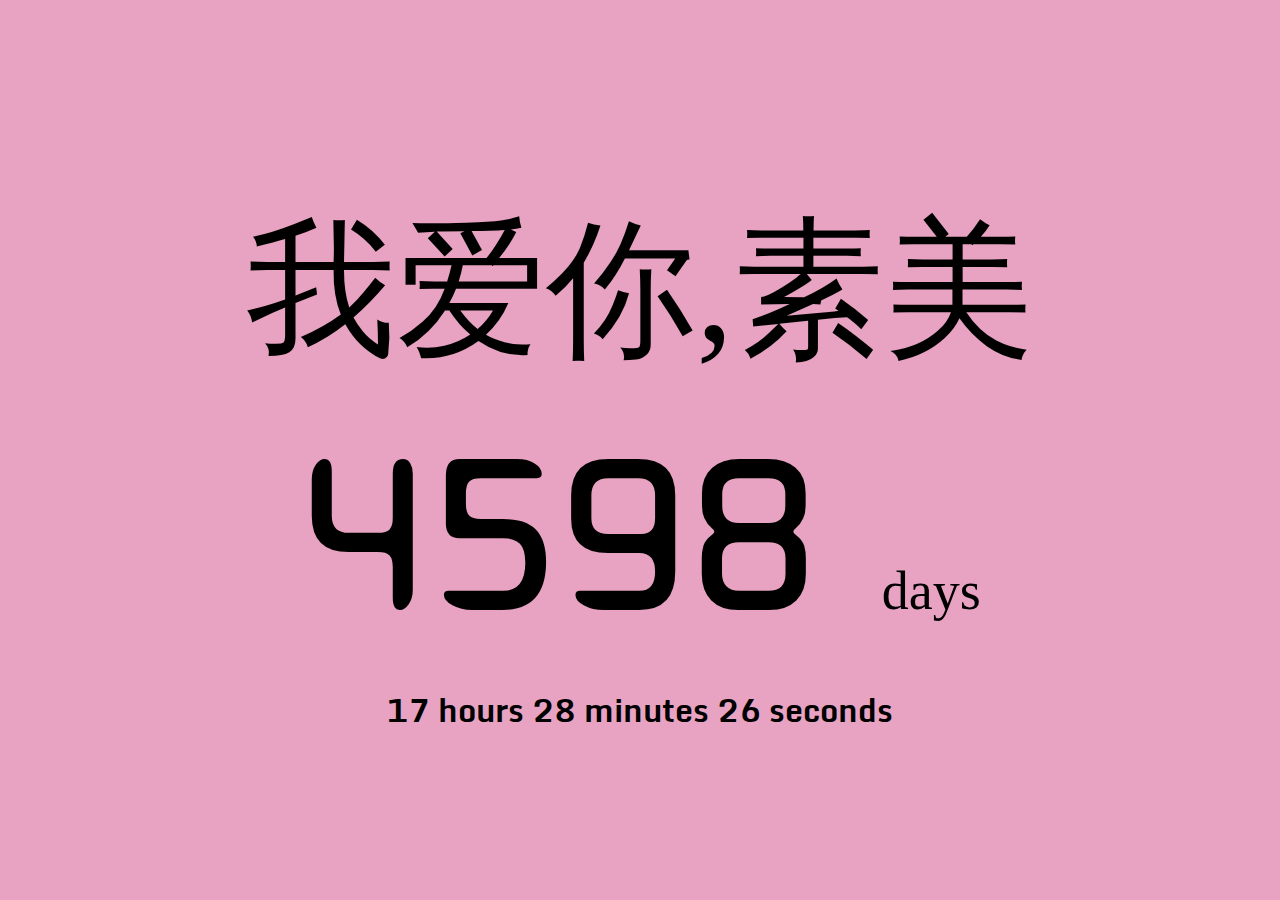
==== index.html @ 3c1fe0d2 "add" ====
﻿<!DOCTYPE html>
<!-- saved from url=(0033)http://www.duocoo.com/love/0o6o0/ -->
<html><head><meta http-equiv="Content-Type" content="text/html; charset=UTF-8"> 
   <style type="text/css">
      .words {
    font-size: 150px;
    font-family: 'Regular', cursive;
    width: auto;
    text-align: center;
}
   .days {
    font-size: 216px;
    font-family: 'Rye', cursive;
    width: auto;
    text-align: center;
}

.days-label {
    font-size: 54px;
}

.seconds {
    margin-top: 32px;
    font-size: 32px;
    font-family: "Monda_bo", Georgia, sans-serif;
    width: auto;
    text-align: center;
}

.seconds-label {
     margin-top: 32px;
    font-size: 32px;
    font-family: "Monda_no", Georgia, sans-serif;
    width: auto;
    text-align: center; 
}

.container {
    position: absolute;
}

@font-face {
  font-family: 'Regular';
  font-style: normal;
  font-weight: 400;
  src: local('Rye Regular'), local('Rye-Regular'), url('./jscss/text1.ttf') format('woff');
}

@font-face {
  font-family: 'Rye';
  font-style: normal;
  font-weight: 400;
  src: local('Rye Regular'), local('Rye-Regular'), url('./jscss/Clockopia.ttf') format('woff');
}
@font-face {
  font-family: 'Monda_no';
  font-style: normal;
  font-weight: normal;
  src: local('Monda'), local('Monda-Regular'), url('./jscss/Monda-Regular.ttf') format('truetype');
}
@font-face {
  font-family: 'Monda_bo';
  font-style: normal;
  font-weight: bold;
  src: local('Monda Bold'), local('Monda-Bold'), url('./jscss/Monda-Bold.ttf') format('truetype');
}

   </style>
    <meta http-equiv="X-UA-Compatible" content="IE=8"> 
    <title>Since The Day</title> 
   
    <script src="./jscss/jquery-1.8.3.min.js" type="text/javascript"></script> 
    <script type="text/javascript">
    $(window).resize(function(){
    console.log(parseInt(($(window).width() - $('.container').outerWidth())/2) + 'px');
    $('.container').css({
        position:'absolute',
        left: ($(window).width() - $('.container').outerWidth())/2,
        top: ($(window).height() - $('.container').outerHeight())/2
    });
    console.log($('.container').css('left'));
});

document.ready = function() {
    $(window).resize();
    updateNumbers();
};


function updateNumbers() {
    //var start_time = 1253980800;
    var beginTime = "2013-12-21 00:00:00";  
    var start_time = Date.parse(beginTime)
   // var start_time =  new Date("2014-11-11 10:10:10").Format("yyyy-MM-dd hh:mm:ss");
    var duration = parseInt(Date.now()- start_time)/1000;

    var seconds = parseInt( duration % 60);
    if (seconds < 10)
        seconds = "0" + seconds;
    duration = parseInt(duration / 60);
    var minutes = duration % 60;
    if (minutes < 10)
        minutes = "0" + minutes;
    duration = parseInt(duration / 60);
    var hours = duration % 24;
    if (hours < 10)
        hours = "0" + hours;
    duration = parseInt(duration / 24);
    var days = duration;
    $('.days-number').text("" + days);
    $('.seconds').text(hours + " hours " + minutes + " minutes " + seconds + " seconds");
    setTimeout("updateNumbers()", 1000);
}
</script> 
    <!--[if lte IE 7]>
    <script type="text/javascript" src="/static/js/degrade.js"></script>
    <![endif]--> 
  </head> 
  <body style="background-color: #e7a3c1"> 
    <div class="container" style="position: absolute; left: 482px; top: 181.5px;">
      <div class="words"> 我爱你,素美</div>
      <div class="days">
        <span class="days-number">8</span>
        <span class="days-label">days</span>
      </div>
      <div class="seconds">15 hours 24 minutes 30 seconds</div>
    </div>
   

</body></html>
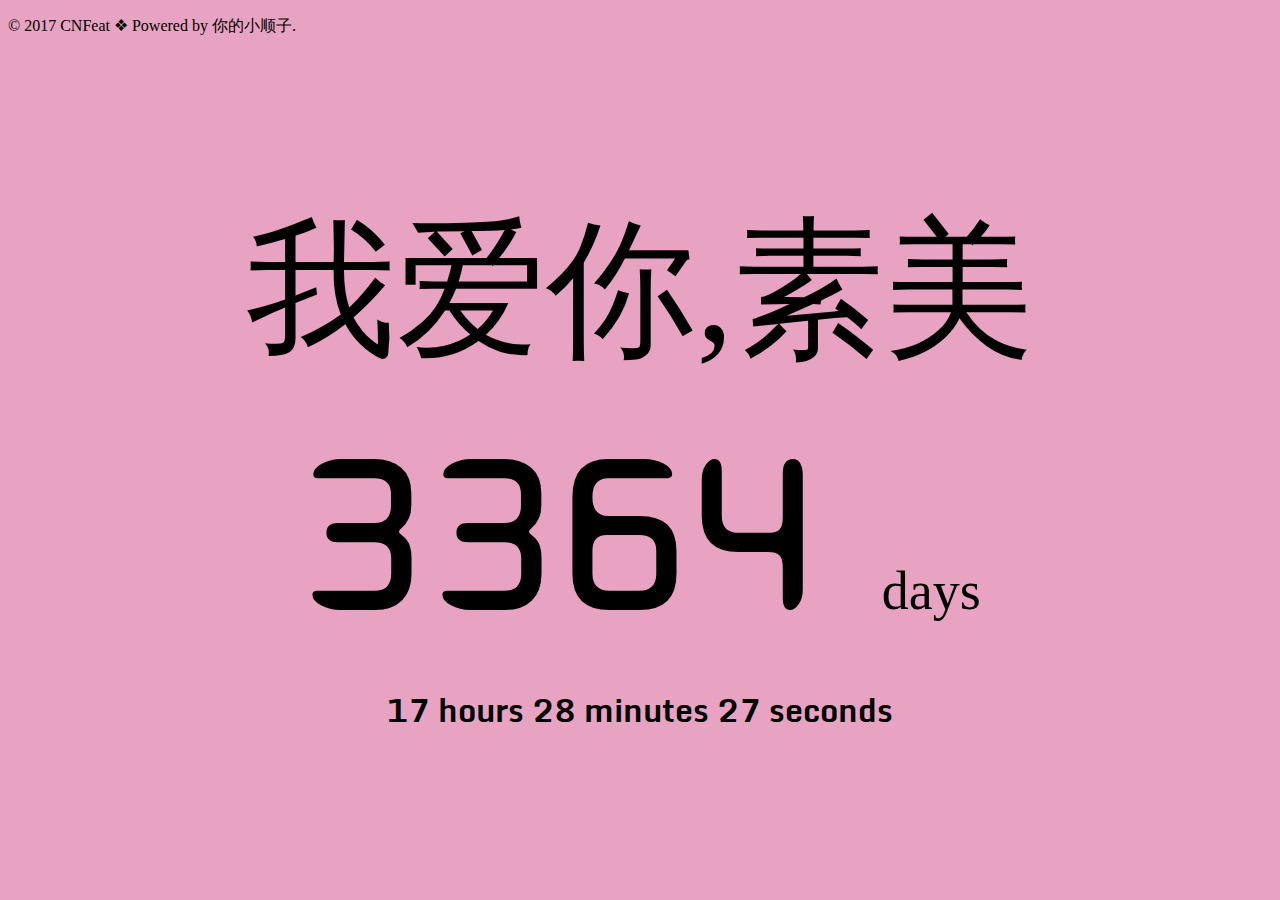
==== commit 12a2b7f3: "add" ====
--- a/index.html
+++ b/index.html
@@ -89,7 +89,7 @@
 
 function updateNumbers() {
     //var start_time = 1253980800;
-    var beginTime = "2013-12-21 00:00:00";  
+    var beginTime = "2017-05-08 00:00:00";  
     var start_time = Date.parse(beginTime)
    // var start_time =  new Date("2014-11-11 10:10:10").Format("yyyy-MM-dd hh:mm:ss");
     var duration = parseInt(Date.now()- start_time)/1000;
@@ -125,6 +125,8 @@
       </div>
       <div class="seconds">15 hours 24 minutes 30 seconds</div>
     </div>
-   
+   <p class="copyright text-muted">
+                &copy; 2017  CNFeat ❖ Powered by 你的小顺子.
+                </p>
 
 </body></html>